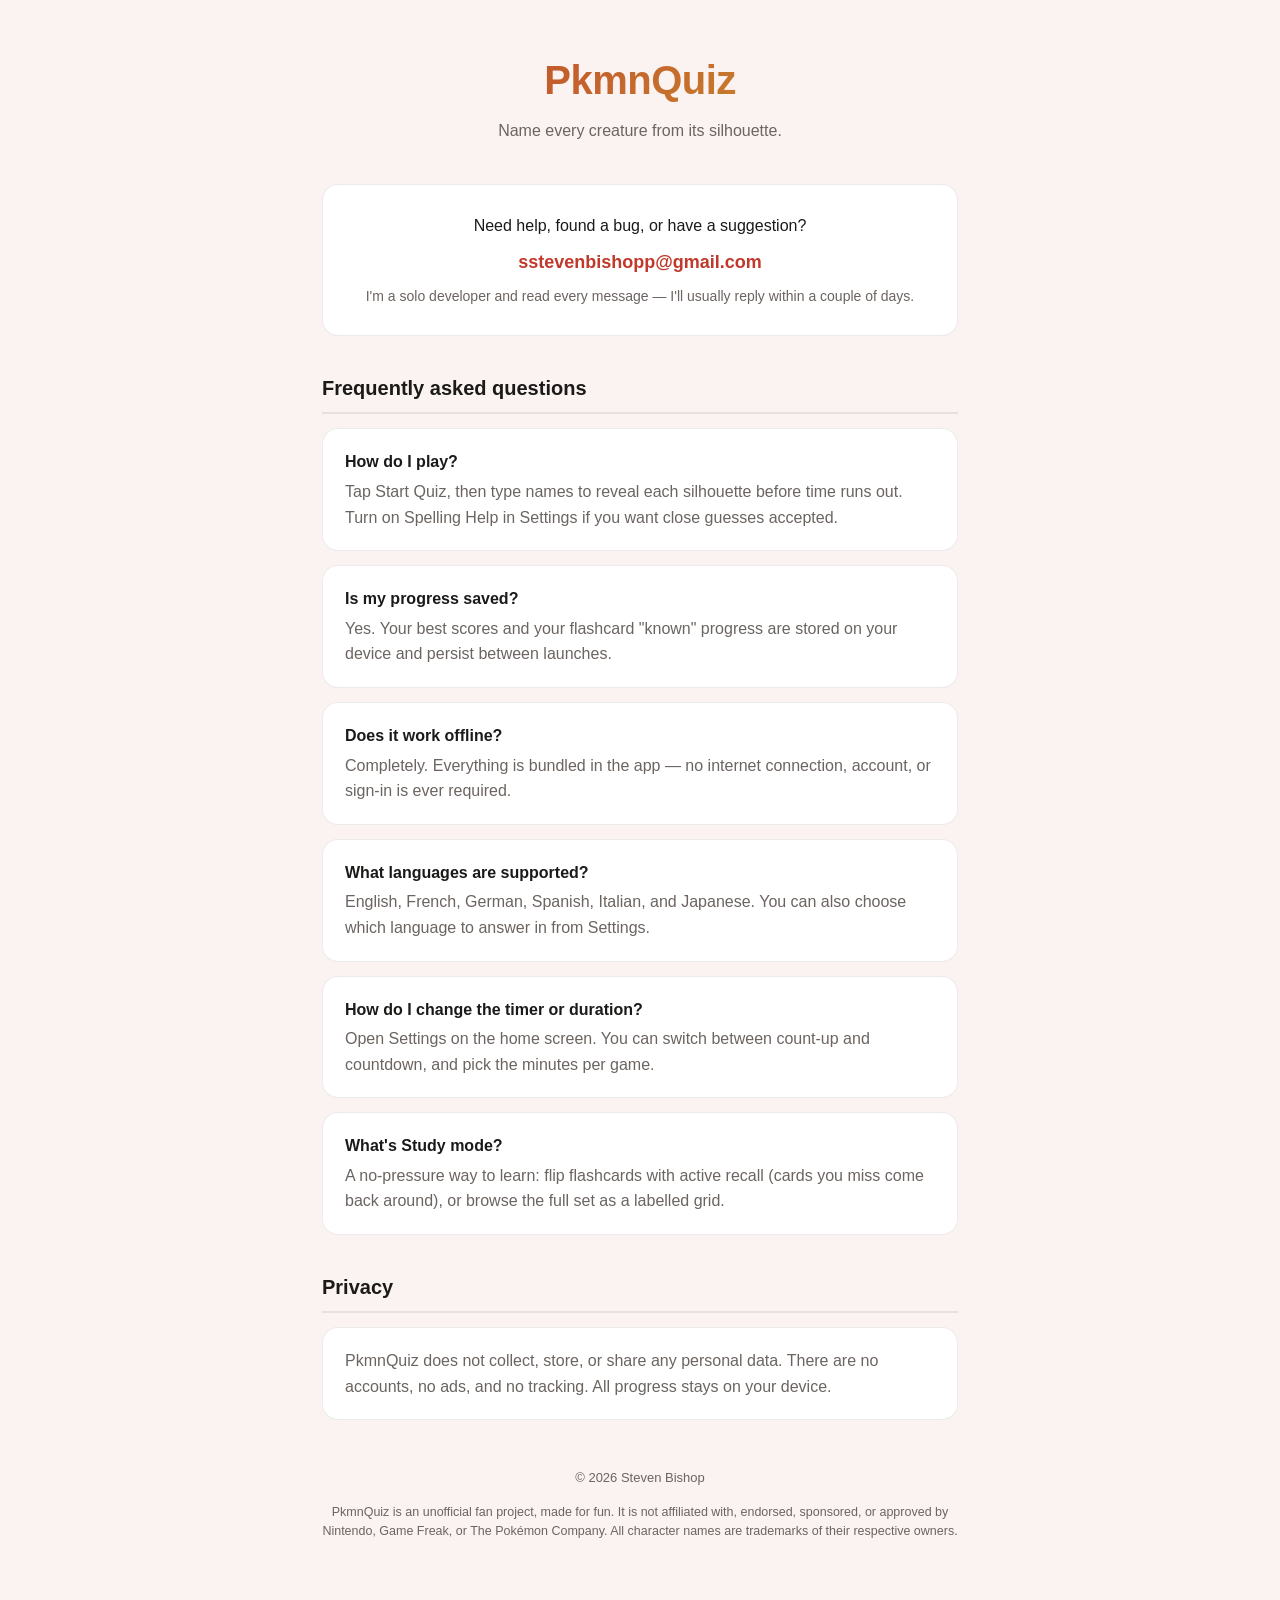
==== pkmnquiz/index.html @ 1dc03ca8 "Add PkmnQuiz support page Co-Authored-By: Claude Opus 4.8 <noreply@anthropic.com>" ====
<!DOCTYPE html>
<html lang="en">
<head>
<meta charset="UTF-8">
<meta name="viewport" content="width=device-width, initial-scale=1.0">
<title>PkmnQuiz — Support</title>
<meta name="description" content="Help, FAQ, and contact for PkmnQuiz — the silhouette-naming recall game.">
<style>
  :root {
    --accent: #C0392B;
    --gold: #C99A2E;
    --bg: #FBF3F1;
    --surface: #FFFFFF;
    --text: #1B1A19;
    --text-secondary: #6B6460;
    --border: rgba(0,0,0,0.08);
  }
  @media (prefers-color-scheme: dark) {
    :root {
      --accent: #E24B43;
      --gold: #E0B84A;
      --bg: #161313;
      --surface: #211C1C;
      --text: #F4EFEC;
      --text-secondary: #A89F9A;
      --border: rgba(255,255,255,0.10);
    }
  }
  * { box-sizing: border-box; }
  body {
    margin: 0;
    font-family: ui-rounded, "SF Pro Rounded", -apple-system, BlinkMacSystemFont, "Segoe UI", Roboto, sans-serif;
    background: var(--bg);
    color: var(--text);
    line-height: 1.6;
    -webkit-font-smoothing: antialiased;
  }
  .wrap { max-width: 680px; margin: 0 auto; padding: 48px 22px 64px; }
  header { text-align: center; margin-bottom: 40px; }
  .logo {
    font-size: 40px; font-weight: 800; letter-spacing: -0.5px;
    background: linear-gradient(135deg, var(--accent), var(--gold));
    -webkit-background-clip: text; background-clip: text; color: transparent;
    margin: 0;
  }
  .tagline { color: var(--text-secondary); font-size: 16px; margin-top: 6px; }
  h2 {
    font-size: 20px; font-weight: 700; margin: 36px 0 12px;
    padding-bottom: 8px; border-bottom: 2px solid var(--border);
  }
  .card {
    background: var(--surface); border: 1px solid var(--border);
    border-radius: 16px; padding: 20px 22px; margin: 14px 0;
  }
  .q { font-weight: 700; margin: 0 0 4px; }
  .a { color: var(--text-secondary); margin: 0; }
  a { color: var(--accent); font-weight: 600; text-decoration: none; }
  a:hover { text-decoration: underline; }
  .contact {
    text-align: center; background: var(--surface);
    border: 1px solid var(--border); border-radius: 16px; padding: 28px 22px;
  }
  .contact .email {
    display: inline-block; margin-top: 10px; font-size: 18px; font-weight: 700;
  }
  .response-note { font-size: 14px; color: var(--text-secondary); margin-top: 8px; }
  footer {
    margin-top: 48px; text-align: center; font-size: 13px;
    color: var(--text-secondary);
  }
  .disclaimer {
    font-size: 12.5px; color: var(--text-secondary); line-height: 1.55;
    margin-top: 14px;
  }
</style>
</head>
<body>
  <div class="wrap">
    <header>
      <h1 class="logo">PkmnQuiz</h1>
      <p class="tagline">Name every creature from its silhouette.</p>
    </header>

    <section class="contact">
      <div>Need help, found a bug, or have a suggestion?</div>
      <a class="email" href="mailto:sstevenbishopp@gmail.com?subject=PkmnQuiz%20Support">sstevenbishopp@gmail.com</a>
      <div class="response-note">I'm a solo developer and read every message — I'll usually reply within a couple of days.</div>
    </section>

    <h2>Frequently asked questions</h2>

    <div class="card">
      <p class="q">How do I play?</p>
      <p class="a">Tap Start Quiz, then type names to reveal each silhouette before time runs out. Turn on Spelling Help in Settings if you want close guesses accepted.</p>
    </div>
    <div class="card">
      <p class="q">Is my progress saved?</p>
      <p class="a">Yes. Your best scores and your flashcard "known" progress are stored on your device and persist between launches.</p>
    </div>
    <div class="card">
      <p class="q">Does it work offline?</p>
      <p class="a">Completely. Everything is bundled in the app — no internet connection, account, or sign-in is ever required.</p>
    </div>
    <div class="card">
      <p class="q">What languages are supported?</p>
      <p class="a">English, French, German, Spanish, Italian, and Japanese. You can also choose which language to answer in from Settings.</p>
    </div>
    <div class="card">
      <p class="q">How do I change the timer or duration?</p>
      <p class="a">Open Settings on the home screen. You can switch between count-up and countdown, and pick the minutes per game.</p>
    </div>
    <div class="card">
      <p class="q">What's Study mode?</p>
      <p class="a">A no-pressure way to learn: flip flashcards with active recall (cards you miss come back around), or browse the full set as a labelled grid.</p>
    </div>

    <h2>Privacy</h2>
    <div class="card">
      <p class="a">PkmnQuiz does not collect, store, or share any personal data. There are no accounts, no ads, and no tracking. All progress stays on your device.</p>
    </div>

    <footer>
      <div>© 2026 Steven Bishop</div>
      <p class="disclaimer">
        PkmnQuiz is an unofficial fan project, made for fun. It is not affiliated with,
        endorsed, sponsored, or approved by Nintendo, Game Freak, or The Pokémon Company.
        All character names are trademarks of their respective owners.
      </p>
    </footer>
  </div>
</body>
</html>
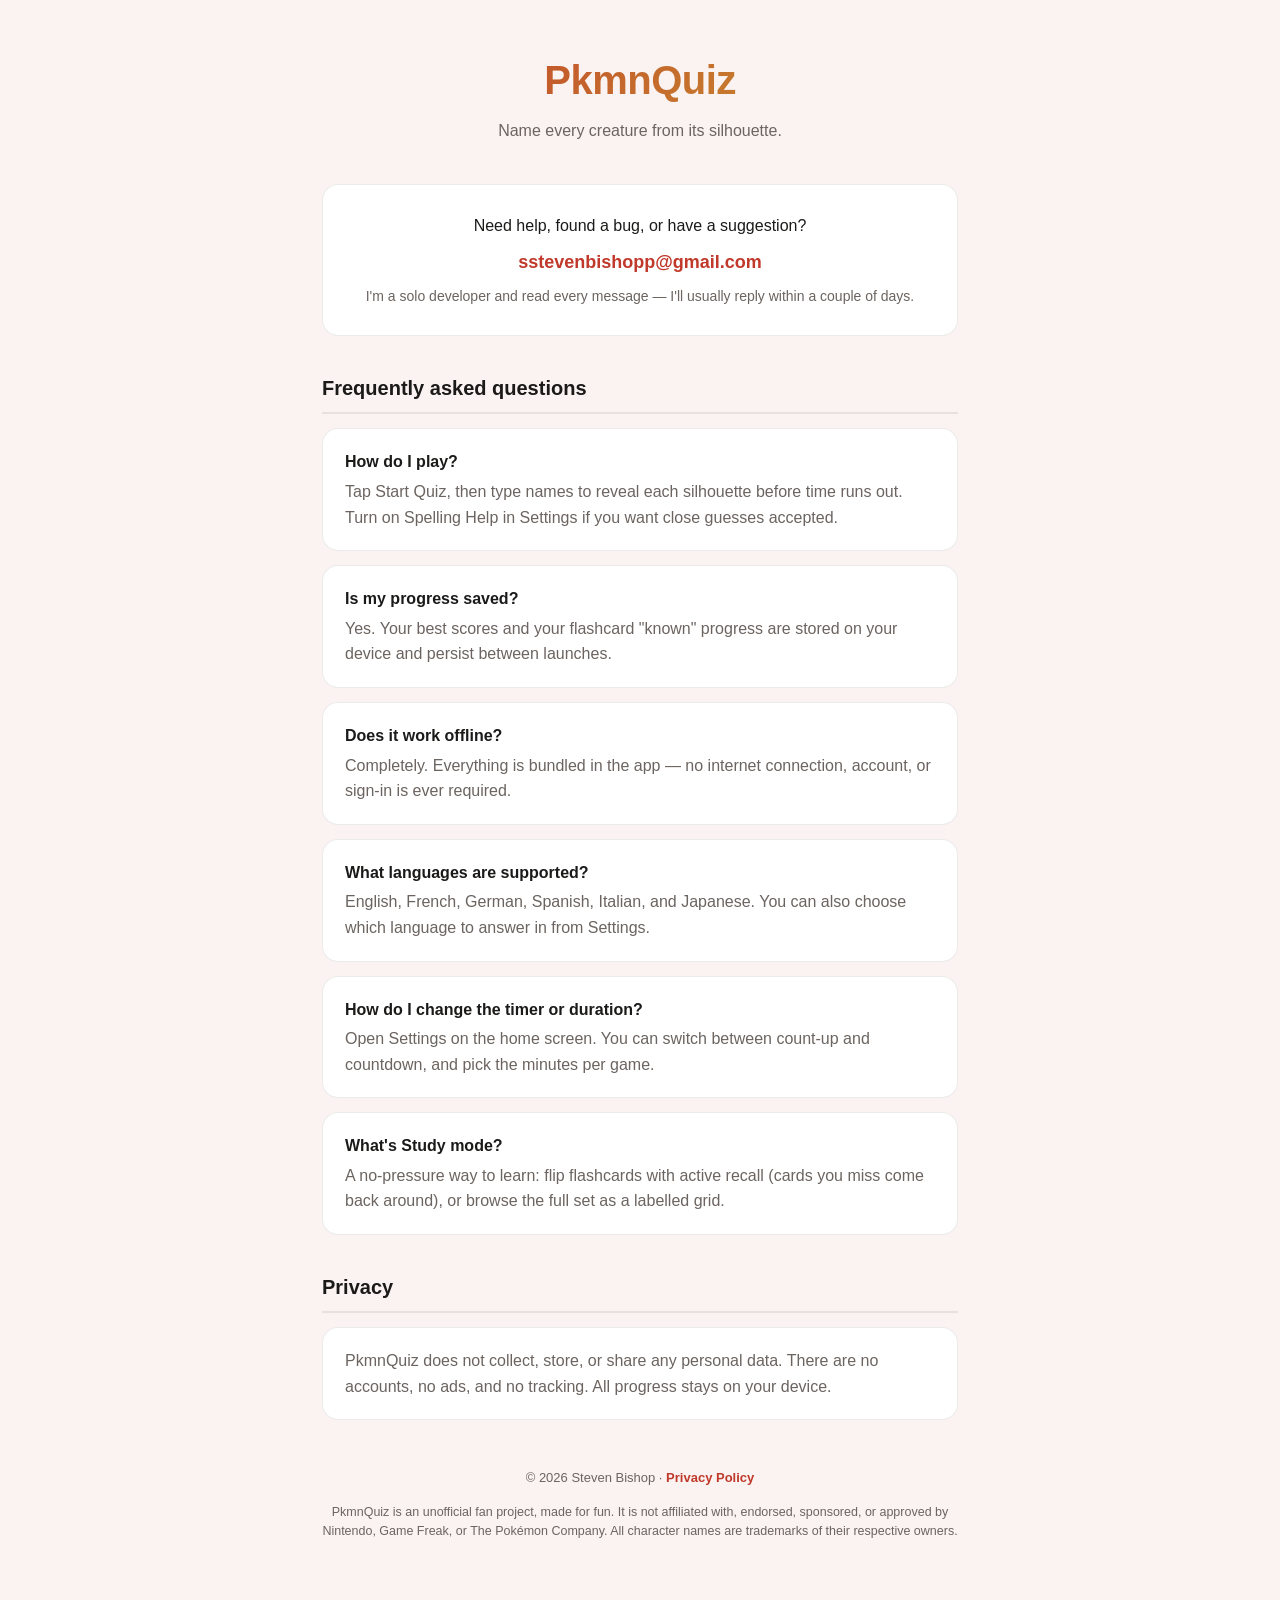
==== commit 9ddf7220: "Add PkmnQuiz privacy policy + cross-link from support page Co-Authored-By: Claude Opus 4.8 <noreply@" ====
--- a/pkmnquiz/index.html
+++ b/pkmnquiz/index.html
@@ -120,7 +120,7 @@
     </div>
 
     <footer>
-      <div>© 2026 Steven Bishop</div>
+      <div>© 2026 Steven Bishop · <a href="privacy/">Privacy Policy</a></div>
       <p class="disclaimer">
         PkmnQuiz is an unofficial fan project, made for fun. It is not affiliated with,
         endorsed, sponsored, or approved by Nintendo, Game Freak, or The Pokémon Company.
